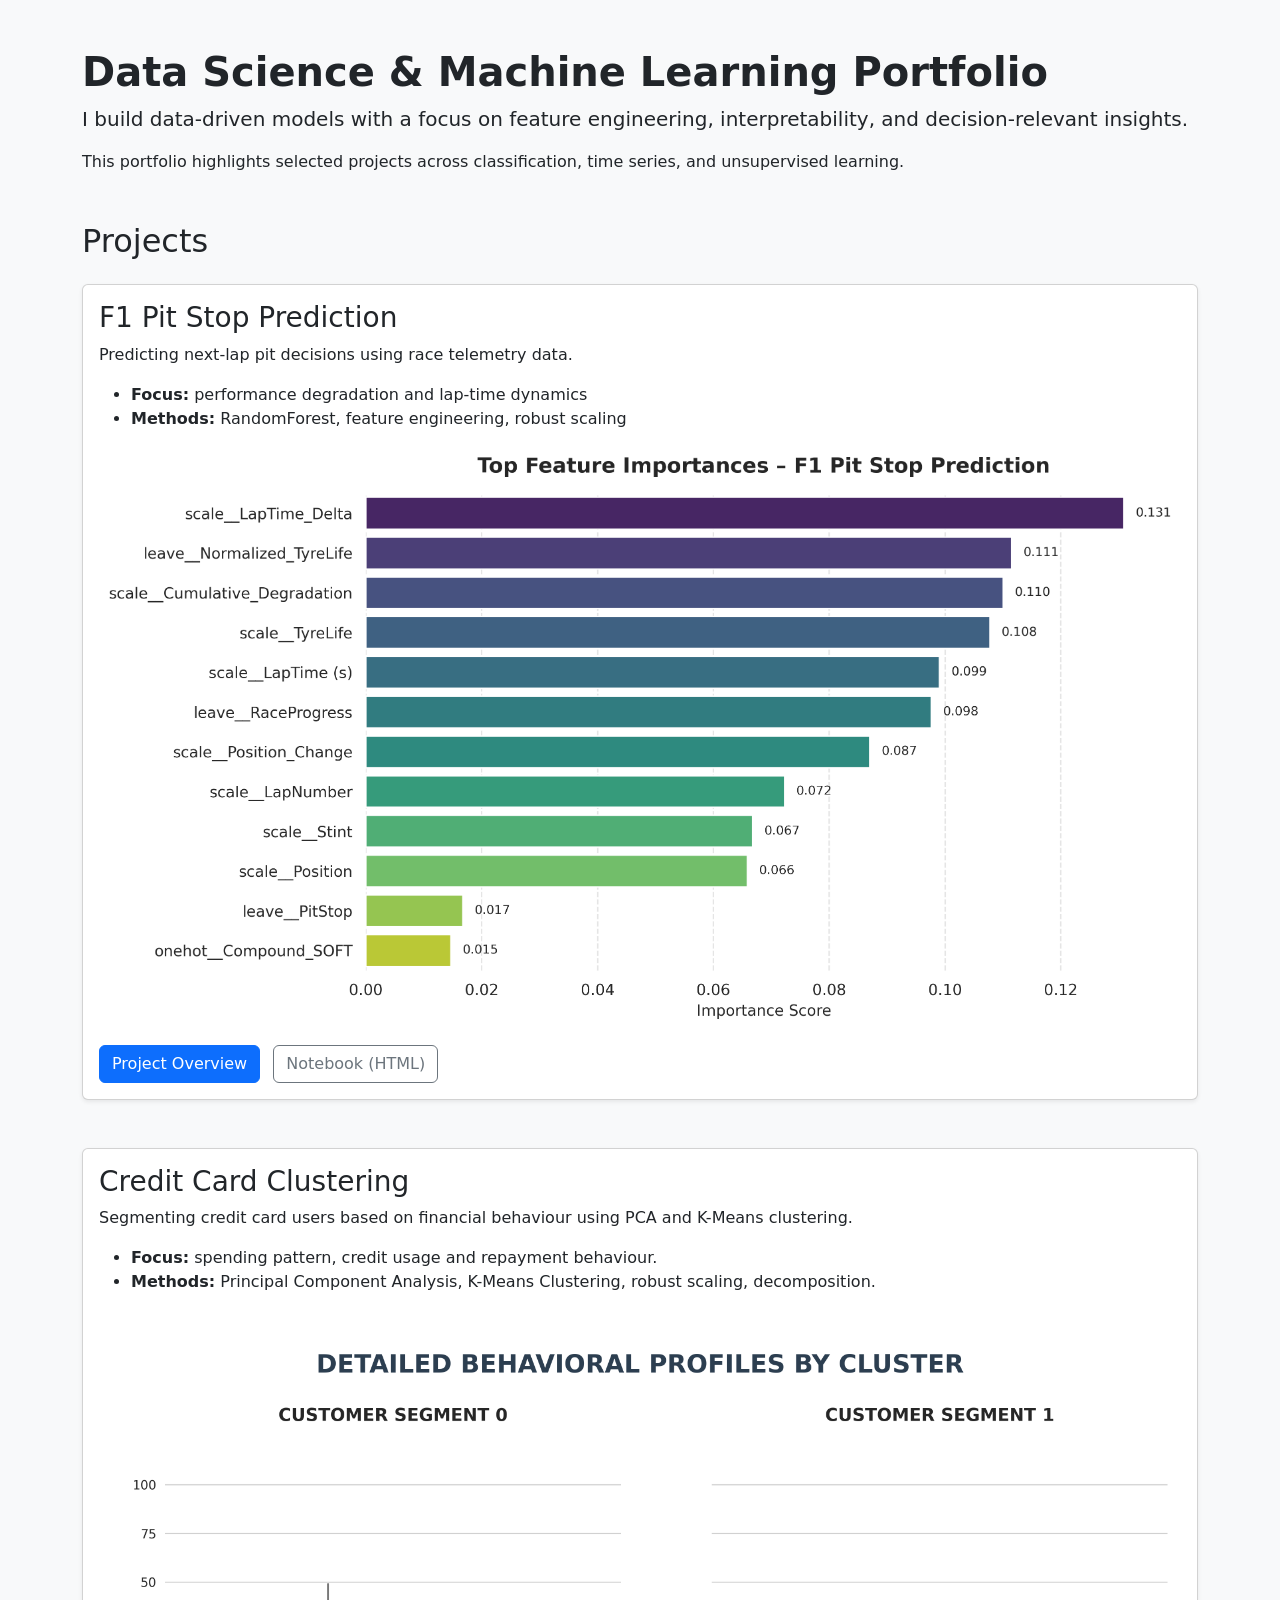
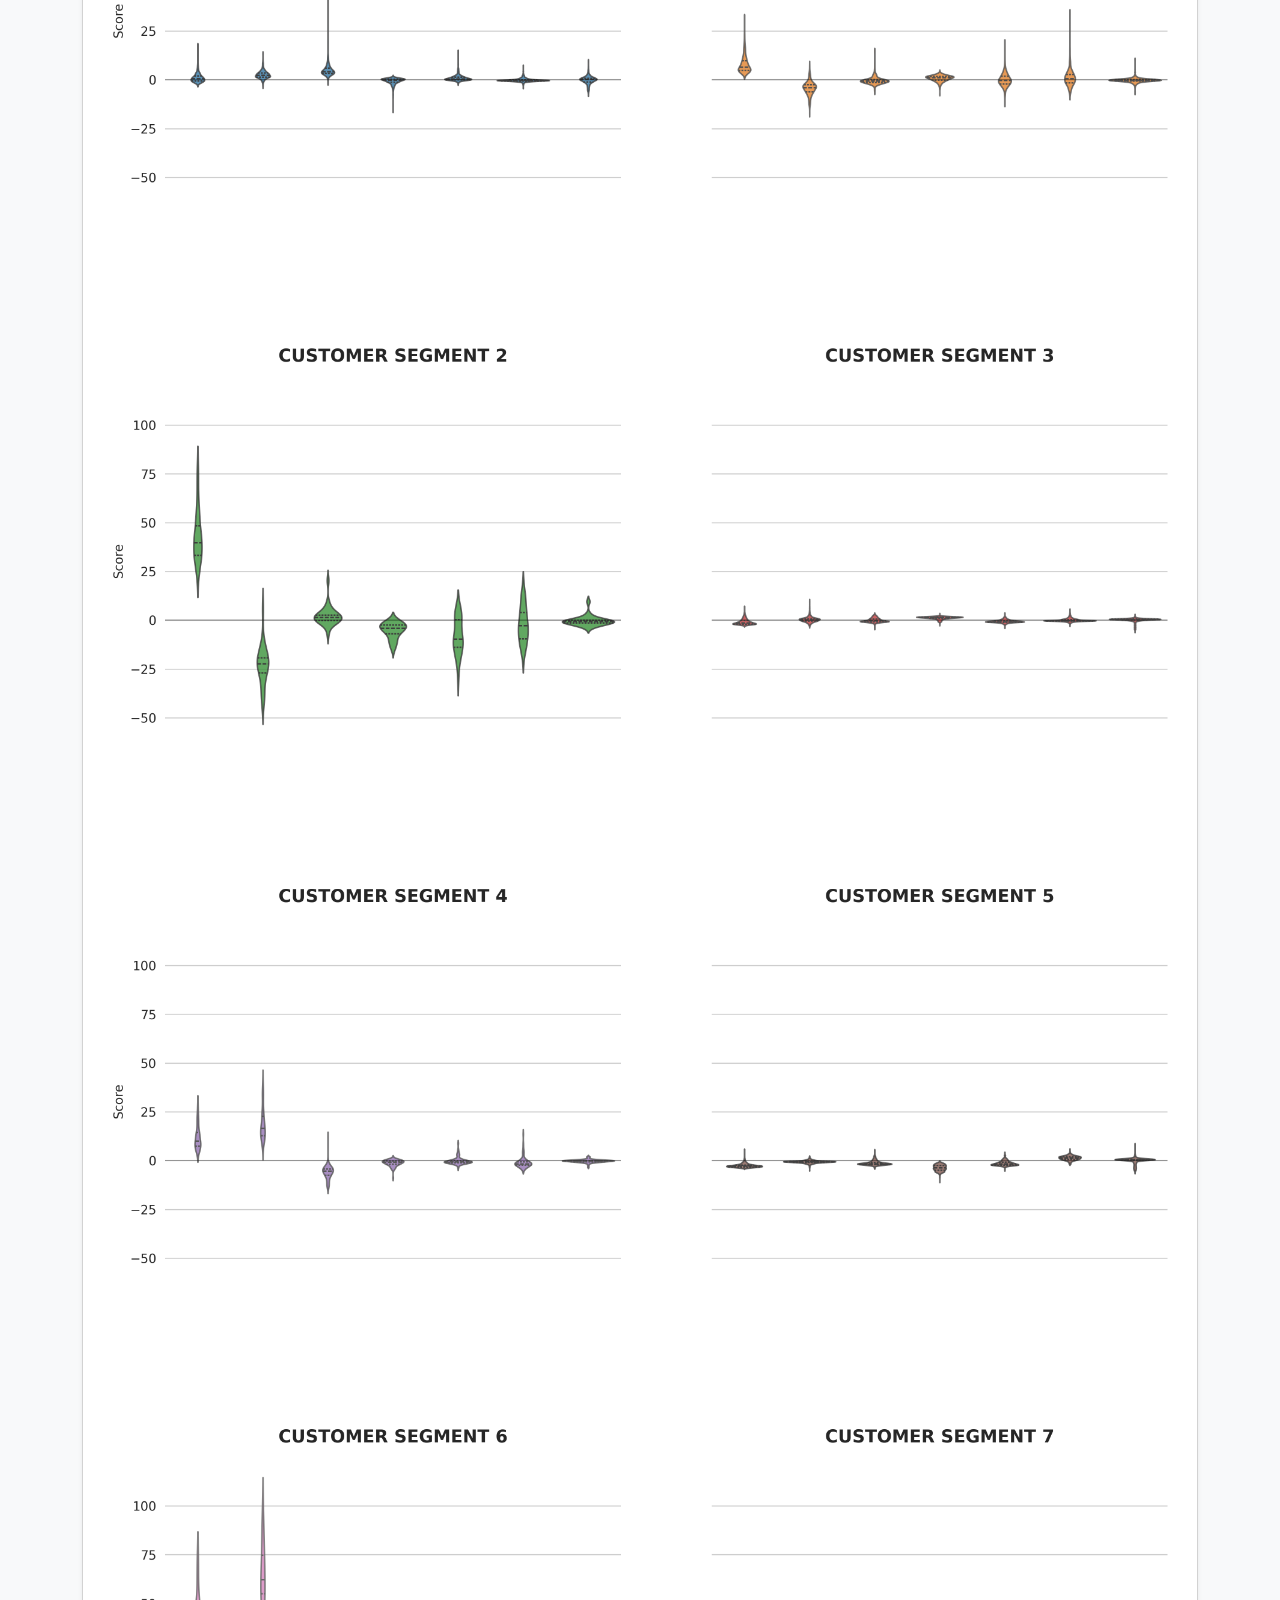
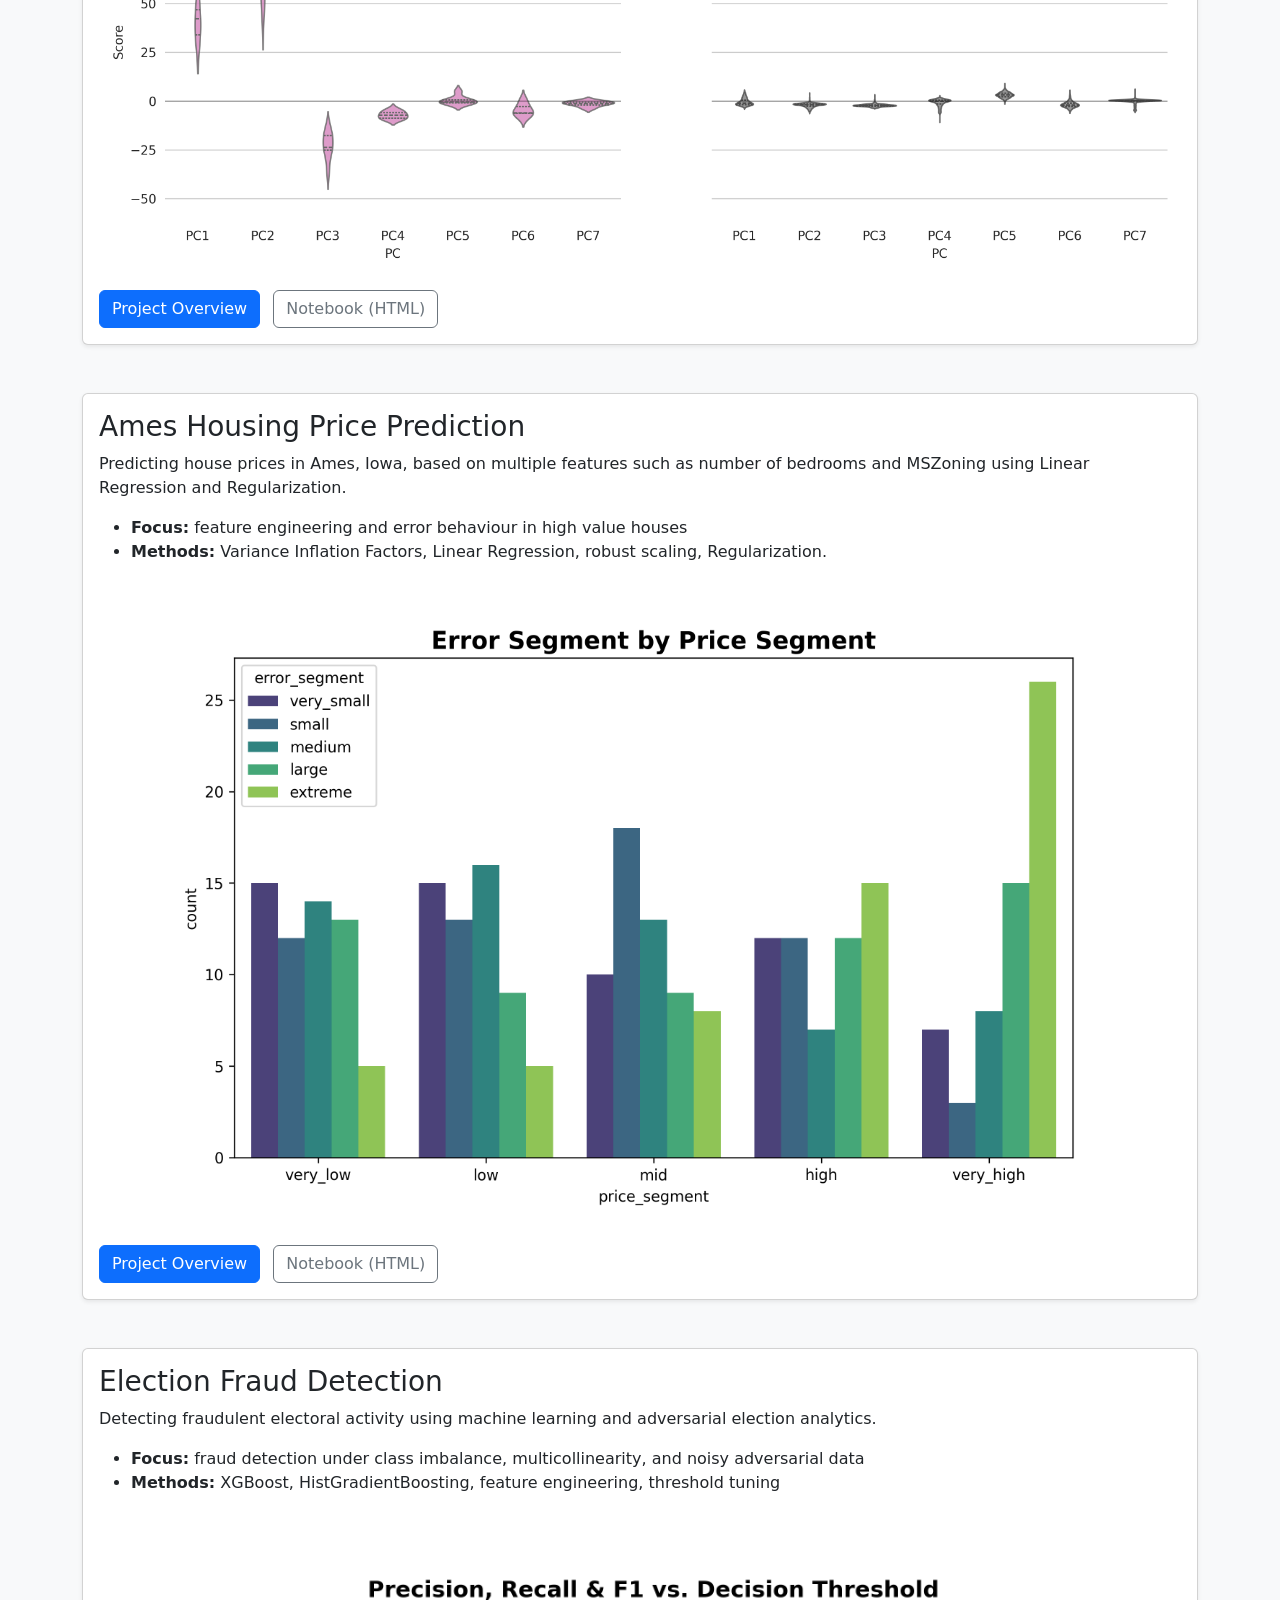
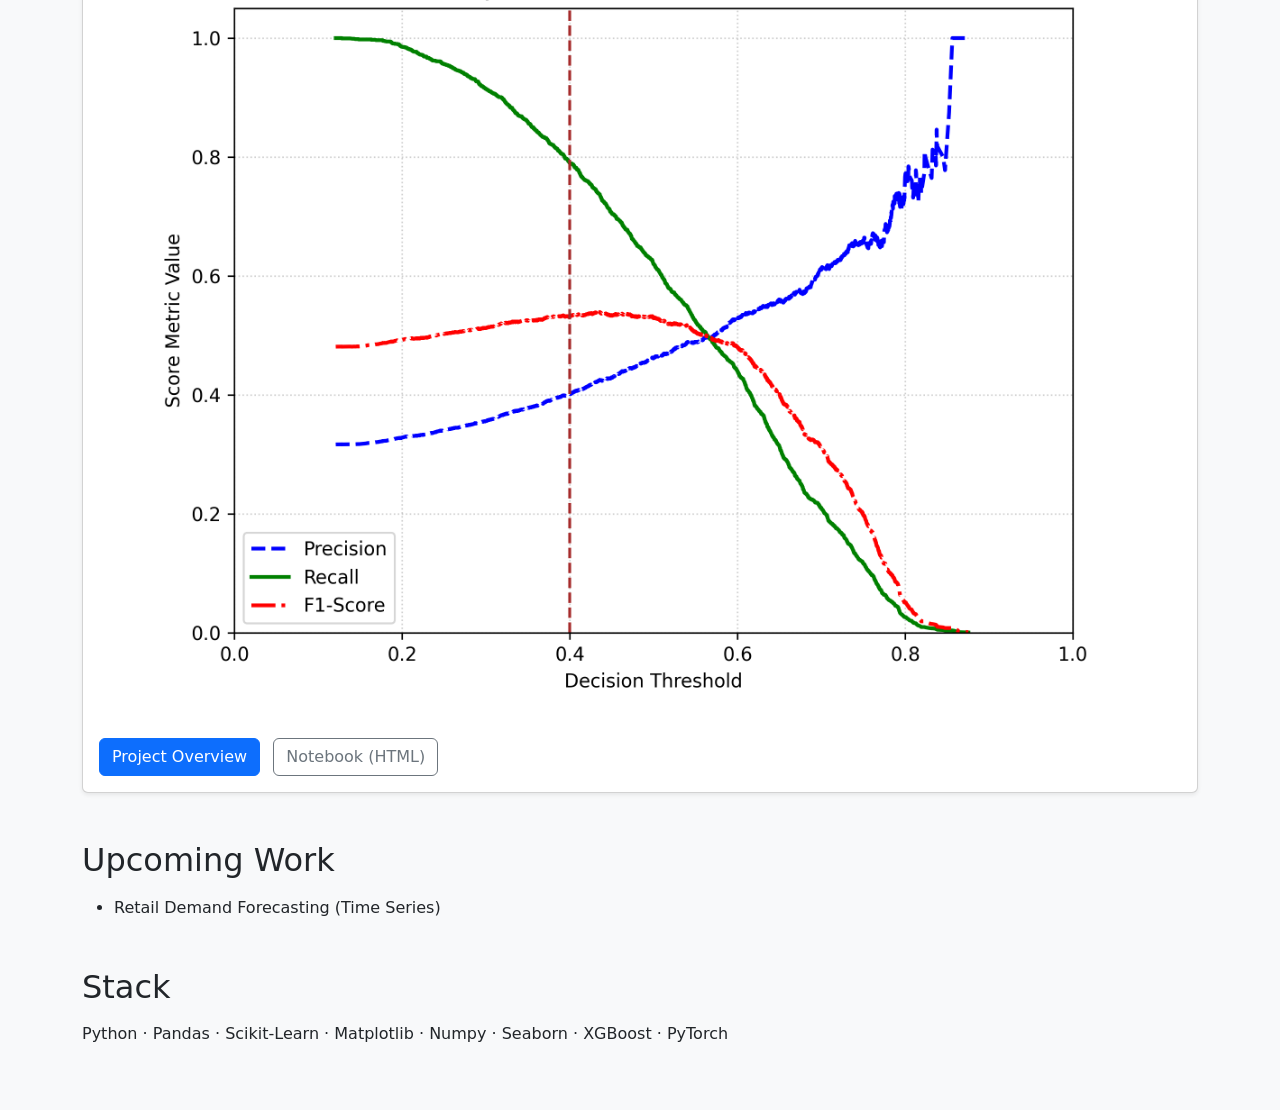
==== index.html @ 3b1fe4df "Update index.html" ====
<!DOCTYPE html>
<html lang="en">
<head>
    <meta charset="UTF-8">
    <meta name="viewport" content="width=device-width, initial-scale=1.0">
    <title>Data Science Portfolio</title>

    <!-- Bootstrap CSS -->
    <link href="https://cdn.jsdelivr.net/npm/bootstrap@5.3.0/dist/css/bootstrap.min.css" rel="stylesheet">
</head>

<body class="bg-light">

<div class="container py-5">

    <!-- Header -->
    <div class="mb-5">
        <h1 class="fw-bold">Data Science & Machine Learning Portfolio</h1>
        <p class="lead">
            I build data-driven models with a focus on <strong>feature engineering, interpretability, and decision-relevant insights</strong>.
        </p>
        <p>
            This portfolio highlights selected projects across classification, time series, and unsupervised learning.
        </p>
    </div>

    <!-- Projects -->
    <div class="mb-5">
        <h2 class="mb-4">Projects</h2>

        <div class="card shadow-sm mb-5">
            <div class="card-body">

                <h3 class="card-title">F1 Pit Stop Prediction</h3>

                <p class="card-text">
                    Predicting next-lap pit decisions using race telemetry data.
                </p>

                <ul>
                    <li><strong>Focus:</strong> performance degradation and lap-time dynamics</li>
                    <li><strong>Methods:</strong> RandomForest, feature engineering, robust scaling</li>
                </ul>

                <img src="f1-pit-stop-project/feature_importance.png" class="img-fluid rounded mb-3" alt="F1 Chart">

                <a href="f1-pit-stop-project/readme.html" class="btn btn-primary me-2">
                    Project Overview
                </a>

                <a href="f1-pit-stop-project/f1_classification.html" class="btn btn-outline-secondary">
                    Notebook (HTML)
                </a>

            </div>
        </div>
        
        <div class="card shadow-sm mb-5">
            <div class="card-body">

                <h3 class="card-title">Credit Card Clustering</h3>

                <p class="card-text">
                    Segmenting credit card users based on financial behaviour using PCA and K-Means clustering.
                </p>

                <ul>
                    <li><strong>Focus:</strong> spending pattern, credit usage and repayment behaviour.</li>
                    <li><strong>Methods:</strong> Principal Component Analysis, K-Means Clustering, robust scaling, decomposition.</li>
                </ul>

                <img src="credit-card-clustering/images/cluster_segments.png" class="img-fluid rounded mb-3" alt="Customer Segments">

                <a href="credit-card-clustering/ccc_project.html" class="btn btn-primary me-2">
                    Project Overview
                </a>

                <a href="credit-card-clustering/credit_card_clustering_project.html" class="btn btn-outline-secondary">
                    Notebook (HTML)
                </a>

            </div>
        </div>

        <div class="card shadow-sm mb-5">
            <div class="card-body">

                <h3 class="card-title">Ames Housing Price Prediction</h3>

                <p class="card-text">
                    Predicting house prices in Ames, Iowa, based on multiple features such as number of bedrooms and MSZoning using Linear Regression and Regularization.
                </p>

                <ul>
                    <li><strong>Focus:</strong> feature engineering and error behaviour in high value houses</li>
                    <li><strong>Methods:</strong> Variance Inflation Factors, Linear Regression, robust scaling, Regularization.</li>
                </ul>

                <img src="housing-price-project/error_segment_chart.png" class="img-fluid rounded mb-3" alt="Error Segments by type.">

                <a href="housing-price-project/ames-webpage.html" class="btn btn-primary me-2">
                    Project Overview
                </a>

                <a href="housing-price-project/ames_housing_project.html" class="btn btn-outline-secondary">
                    Notebook (HTML)
                </a>

            </div>
        </div>

        <div class="card shadow-sm mb-5">
            <div class="card-body">

            <h3 class="card-title">Election Fraud Detection</h3>

            <p class="card-text">
                Detecting fraudulent electoral activity using machine learning and adversarial election analytics.
            </p>

            <ul>
                <li><strong>Focus:</strong> fraud detection under class imbalance, multicollinearity, and noisy adversarial data</li>
                <li><strong>Methods:</strong> XGBoost, HistGradientBoosting, feature engineering, threshold tuning</li>
            </ul>

            <img src="electoral-fraud-detection/decision_threshold.png" 
                 class="img-fluid rounded mb-3" 
                 alt="Election Fraud Detection Chart">

            <a href="electoral-fraud-detection/webpage.html" 
               class="btn btn-primary me-2">
                Project Overview
            </a>

            <a href="electoral-fraud-detection/electoral_fraud_project.html" 
               class="btn btn-outline-secondary">
                Notebook (HTML)
            </a>

            </div>
        </div>


    </div>

    <!-- Upcoming -->
    <div class="mb-5">
        <h2 class="mb-3">Upcoming Work</h2>
        <ul>
            <li>Retail Demand Forecasting (Time Series)</li>
        </ul>
    </div>

    <!-- Stack -->
    <div>
        <h2 class="mb-3">Stack</h2>
        <p>Python · Pandas · Scikit-Learn · Matplotlib · Numpy · Seaborn · XGBoost · PyTorch </p>
    </div>

</div>

</body>
</html>
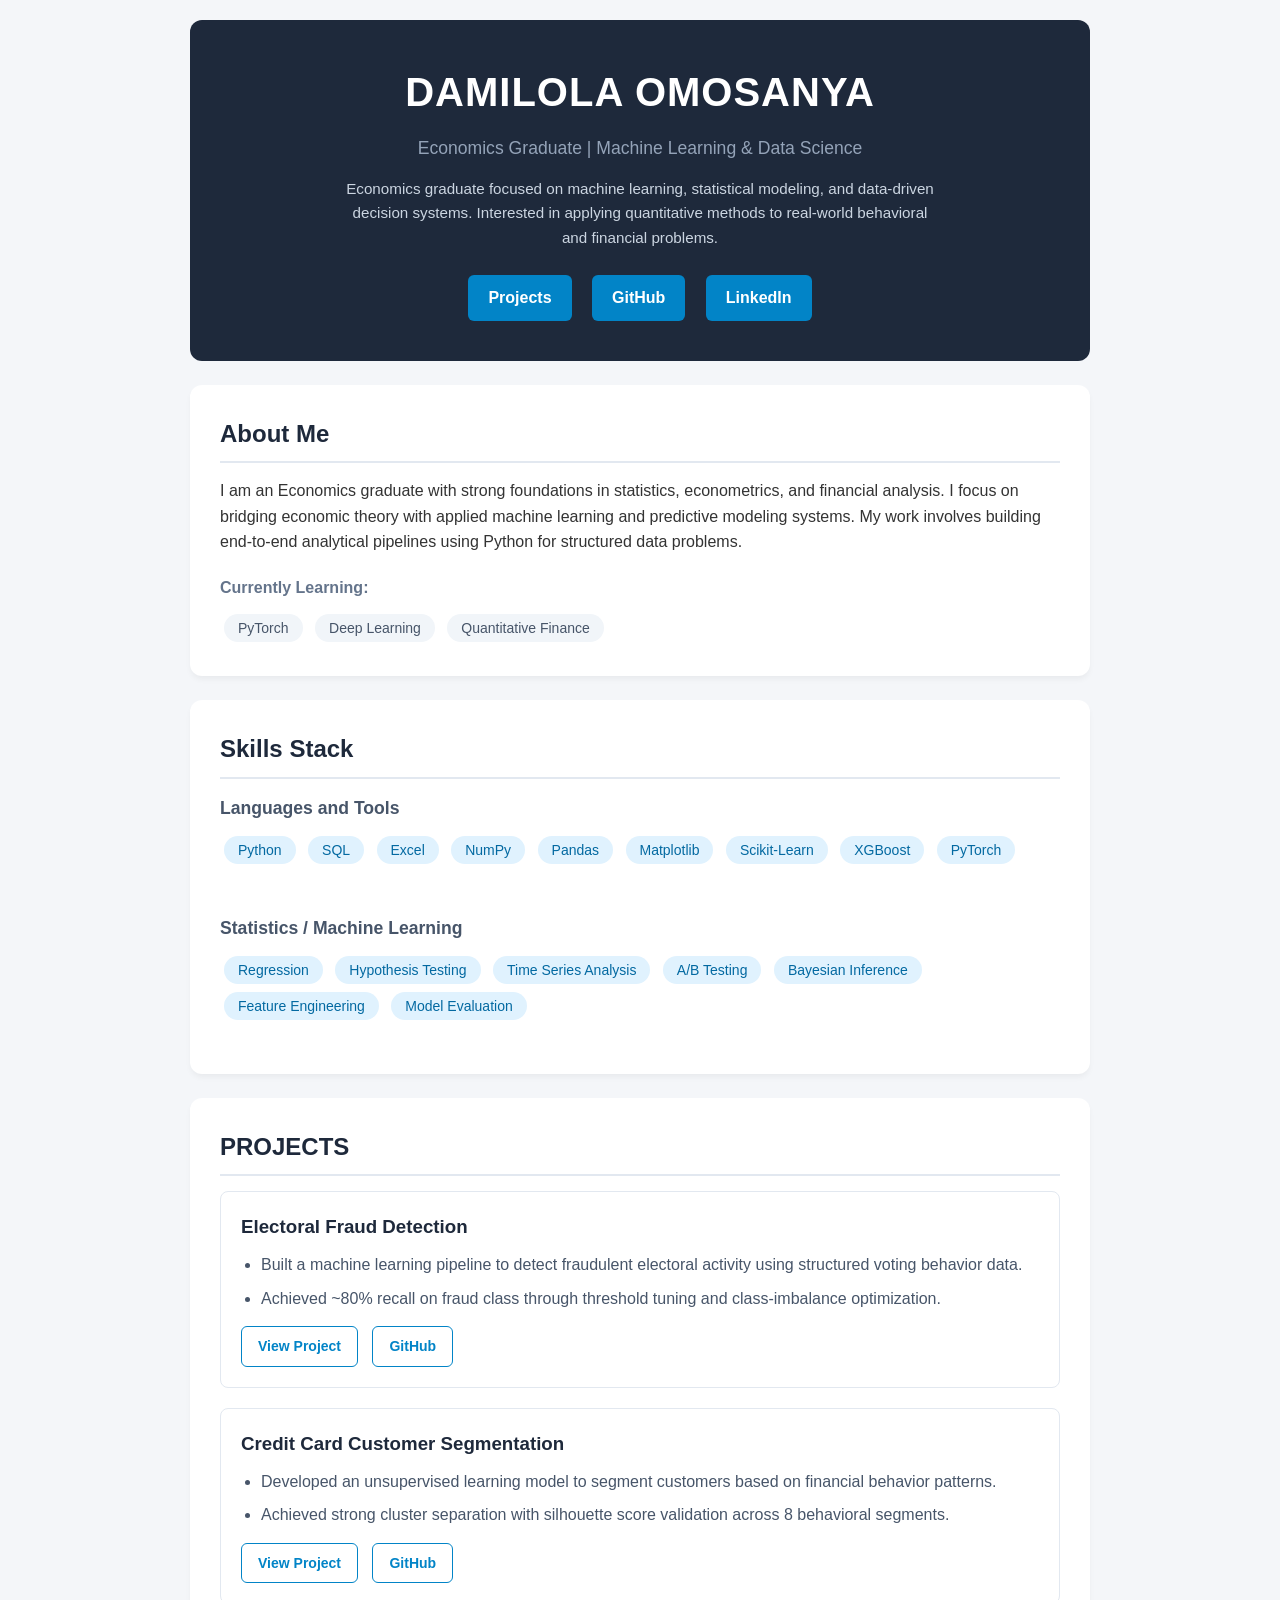
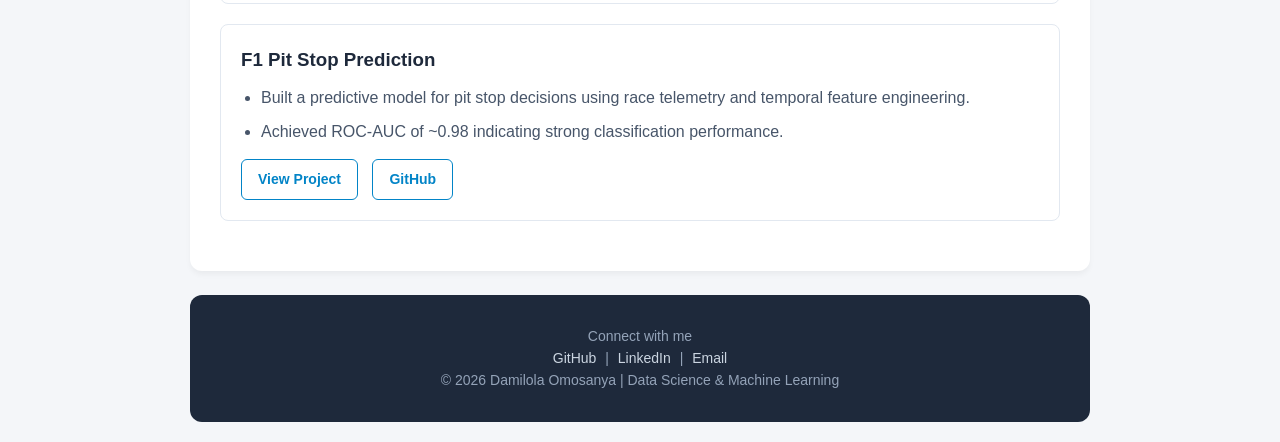
==== commit c2e1c230: "Add files via upload" ====
--- a/index.html
+++ b/index.html
@@ -1,163 +1,145 @@
 <!DOCTYPE html>
-<html lang="en">
+<html>
 <head>
-    <meta charset="UTF-8">
-    <meta name="viewport" content="width=device-width, initial-scale=1.0">
-    <title>Data Science Portfolio</title>
-
-    <!-- Bootstrap CSS -->
-    <link href="https://cdn.jsdelivr.net/npm/bootstrap@5.3.0/dist/css/bootstrap.min.css" rel="stylesheet">
+    <title>Portfolio Dashboard</title>
+    <link rel="stylesheet" type="text/css" href="style.css"/>
+    <meta name="viewport" content="width=device-width, initial-scale=1" />
 </head>
 
-<body class="bg-light">
+<body>
+<div class="main-container">
 
-<div class="container py-5">
+    <header>
+        <h1 id="name">DAMILOLA OMOSANYA</h1>
 
-    <!-- Header -->
-    <div class="mb-5">
-        <h1 class="fw-bold">Data Science & Machine Learning Portfolio</h1>
-        <p class="lead">
-            I build data-driven models with a focus on <strong>feature engineering, interpretability, and decision-relevant insights</strong>.
+        <p id="subtitle">
+            Economics Graduate | Machine Learning & Data Science
         </p>
+
+        <p id="interests">
+            Economics graduate focused on machine learning, statistical modeling, and data-driven decision systems.
+            Interested in applying quantitative methods to real-world behavioral and financial problems.
+        </p>
+
+        <p id="cta">
+            <a id="projects" href="###">Projects</a>
+            <a id="github" href="###">GitHub</a>
+            <a id="linkedin" href="###">LinkedIn</a>
+        </p>
+    </header>
+
+    <div id="about">
+        <h2>About Me</h2>
+
         <p>
-            This portfolio highlights selected projects across classification, time series, and unsupervised learning.
+            I am an Economics graduate with strong foundations in statistics, econometrics, and financial analysis.
+            I focus on bridging economic theory with applied machine learning and predictive modeling systems.
+            My work involves building end-to-end analytical pipelines using Python for structured data problems.
+        </p>
+
+        <h3>Currently Learning:</h3>
+        <p>
+            <button disabled>PyTorch</button>
+            <button disabled>Deep Learning</button>
+            <button disabled>Quantitative Finance</button>
         </p>
     </div>
 
-    <!-- Projects -->
-    <div class="mb-5">
-        <h2 class="mb-4">Projects</h2>
+    <div id="skills">
+        <h2>Skills Stack</h2>
 
-        <div class="card shadow-sm mb-5">
-            <div class="card-body">
-
-                <h3 class="card-title">F1 Pit Stop Prediction</h3>
-
-                <p class="card-text">
-                    Predicting next-lap pit decisions using race telemetry data.
-                </p>
-
-                <ul>
-                    <li><strong>Focus:</strong> performance degradation and lap-time dynamics</li>
-                    <li><strong>Methods:</strong> RandomForest, feature engineering, robust scaling</li>
-                </ul>
-
-                <img src="f1-pit-stop-project/feature_importance.png" class="img-fluid rounded mb-3" alt="F1 Chart">
-
-                <a href="f1-pit-stop-project/readme.html" class="btn btn-primary me-2">
-                    Project Overview
-                </a>
-
-                <a href="f1-pit-stop-project/f1_classification.html" class="btn btn-outline-secondary">
-                    Notebook (HTML)
-                </a>
-
-            </div>
-        </div>
-        
-        <div class="card shadow-sm mb-5">
-            <div class="card-body">
-
-                <h3 class="card-title">Credit Card Clustering</h3>
-
-                <p class="card-text">
-                    Segmenting credit card users based on financial behaviour using PCA and K-Means clustering.
-                </p>
-
-                <ul>
-                    <li><strong>Focus:</strong> spending pattern, credit usage and repayment behaviour.</li>
-                    <li><strong>Methods:</strong> Principal Component Analysis, K-Means Clustering, robust scaling, decomposition.</li>
-                </ul>
-
-                <img src="credit-card-clustering/images/cluster_segments.png" class="img-fluid rounded mb-3" alt="Customer Segments">
-
-                <a href="credit-card-clustering/ccc_project.html" class="btn btn-primary me-2">
-                    Project Overview
-                </a>
-
-                <a href="credit-card-clustering/credit_card_clustering_project.html" class="btn btn-outline-secondary">
-                    Notebook (HTML)
-                </a>
-
-            </div>
+        <div class="stack-div">
+            <h3>Languages and Tools</h3>
+            <p>
+                <button class="stack-btn" disabled>Python</button>
+                <button class="stack-btn" disabled>SQL</button>
+                <button class="stack-btn" disabled>Excel</button>
+                <button class="stack-btn" disabled>NumPy</button>
+                <button class="stack-btn" disabled>Pandas</button>
+                <button class="stack-btn" disabled>Matplotlib</button>
+                <button class="stack-btn" disabled>Scikit-Learn</button>
+                <button class="stack-btn" disabled>XGBoost</button>
+                <button class="stack-btn" disabled>PyTorch</button>
+            </p>
         </div>
 
-        <div class="card shadow-sm mb-5">
-            <div class="card-body">
+        <br/>
 
-                <h3 class="card-title">Ames Housing Price Prediction</h3>
+        <div class="stack-div">
+            <h3>Statistics / Machine Learning</h3>
+            <button class="stack-btn" disabled>Regression</button>
+            <button class="stack-btn" disabled>Hypothesis Testing</button>
+            <button class="stack-btn" disabled>Time Series Analysis</button>
+            <button class="stack-btn" disabled>A/B Testing</button>
+            <button class="stack-btn" disabled>Bayesian Inference</button>
+            <button class="stack-btn" disabled>Feature Engineering</button>
+            <button class="stack-btn" disabled>Model Evaluation</button>
+        </div>
+    </div>
 
-                <p class="card-text">
-                    Predicting house prices in Ames, Iowa, based on multiple features such as number of bedrooms and MSZoning using Linear Regression and Regularization.
-                </p>
+    <div id="project-div">
+        <h2>PROJECTS</h2>
 
-                <ul>
-                    <li><strong>Focus:</strong> feature engineering and error behaviour in high value houses</li>
-                    <li><strong>Methods:</strong> Variance Inflation Factors, Linear Regression, robust scaling, Regularization.</li>
-                </ul>
-
-                <img src="housing-price-project/error_segment_chart.png" class="img-fluid rounded mb-3" alt="Error Segments by type.">
-
-                <a href="housing-price-project/ames-webpage.html" class="btn btn-primary me-2">
-                    Project Overview
-                </a>
-
-                <a href="housing-price-project/ames_housing_project.html" class="btn btn-outline-secondary">
-                    Notebook (HTML)
-                </a>
-
-            </div>
+        <div class="project-container">
+            <h3>Electoral Fraud Detection</h3>
+            <ul>
+                <li>
+                    Built a machine learning pipeline to detect fraudulent electoral activity using structured voting behavior data.
+                </li>
+                <li>
+                    Achieved ~80% recall on fraud class through threshold tuning and class-imbalance optimization.
+                </li>
+            </ul>
+            <p>
+                <a href="###">View Project</a>
+                <a href="###">GitHub</a>
+            </p>
         </div>
 
-        <div class="card shadow-sm mb-5">
-            <div class="card-body">
-
-            <h3 class="card-title">Election Fraud Detection</h3>
-
-            <p class="card-text">
-                Detecting fraudulent electoral activity using machine learning and adversarial election analytics.
+        <div class="project-container">
+            <h3>Credit Card Customer Segmentation</h3>
+            <ul>
+                <li>
+                    Developed an unsupervised learning model to segment customers based on financial behavior patterns.
+                </li>
+                <li>
+                    Achieved strong cluster separation with silhouette score validation across 8 behavioral segments.
+                </li>
+            </ul>
+            <p>
+                <a href="###">View Project</a>
+                <a href="###">GitHub</a>
             </p>
-
-            <ul>
-                <li><strong>Focus:</strong> fraud detection under class imbalance, multicollinearity, and noisy adversarial data</li>
-                <li><strong>Methods:</strong> XGBoost, HistGradientBoosting, feature engineering, threshold tuning</li>
-            </ul>
-
-            <img src="electoral-fraud-detection/decision_threshold.png" 
-                 class="img-fluid rounded mb-3" 
-                 alt="Election Fraud Detection Chart">
-
-            <a href="electoral-fraud-detection/webpage.html" 
-               class="btn btn-primary me-2">
-                Project Overview
-            </a>
-
-            <a href="electoral-fraud-detection/electoral_fraud_project.html" 
-               class="btn btn-outline-secondary">
-                Notebook (HTML)
-            </a>
-
-            </div>
         </div>
 
+        <div class="project-container">
+            <h3>F1 Pit Stop Prediction</h3>
+            <ul>
+                <li>
+                    Built a predictive model for pit stop decisions using race telemetry and temporal feature engineering.
+                </li>
+                <li>
+                    Achieved ROC-AUC of ~0.98 indicating strong classification performance.
+                </li>
+            </ul>
+            <p>
+                <a href="###">View Project</a>
+                <a href="###">GitHub</a>
+            </p>
+        </div>
 
     </div>
 
-    <!-- Upcoming -->
-    <div class="mb-5">
-        <h2 class="mb-3">Upcoming Work</h2>
-        <ul>
-            <li>Retail Demand Forecasting (Time Series)</li>
-        </ul>
-    </div>
-
-    <!-- Stack -->
-    <div>
-        <h2 class="mb-3">Stack</h2>
-        <p>Python · Pandas · Scikit-Learn · Matplotlib · Numpy · Seaborn · XGBoost · PyTorch </p>
-    </div>
+    <footer>
+        <p>
+            Connect with me <br/>
+            <a href="###">GitHub</a> |
+            <a href="###">LinkedIn</a> |
+            <a href="###">Email</a> <br/>
+            © 2026 Damilola Omosanya | Data Science & Machine Learning
+        </p>
+    </footer>
 
 </div>
-
 </body>
-</html>
+</html>
--- a/style.css
+++ b/style.css
@@ -0,0 +1,199 @@
+/* 1. Global Reset & Setup */
+* {
+    box-sizing: border-box;
+    margin: 0;
+    padding: 0;
+}
+
+body {
+    font-family: 'Segoe UI', Arial, sans-serif;
+    background-color: #f4f6f9; /* Soft cool background */
+    color: #333333;
+    line-height: 1.6;
+    padding: 20px;
+}
+
+/* Container to center your content gracefully on wide screens */
+.main-container {
+    max-width: 900px;
+    margin: 0 auto;
+}
+
+/* 2. Header / Hero Section */
+header {
+    background-color: #1e293b; /* Deep slate blue/grey */
+    color: #ffffff;
+    text-align: center;
+    padding: 40px 20px;
+    border-radius: 12px;
+    margin-bottom: 24px;
+}
+
+header h1 {
+    font-size: 2.5rem;
+    letter-spacing: 1px;
+    margin-bottom: 10px;
+}
+
+header #subtitle {
+    font-size: 1.1rem;
+    color: #94a3b8;
+    margin-bottom: 15px;
+}
+
+header #interests {
+    font-size: 0.95rem;
+    color: #cbd5e1;
+    max-width: 600px;
+    margin: 0 auto 25px auto;
+}
+
+header #cta {
+    margin-top: 20px;
+}
+
+header a {
+    text-decoration: none;
+    font-size: 16px;
+    font-weight: 600;
+    color: #ffffff;
+    background-color: #0284c7; /* Sharp blue/teal accent */
+    padding: 10px 20px;
+    border-radius: 6px;
+    margin: 0 8px;
+    transition: all 0.3s ease;
+    display: inline-block;
+}
+
+header a:hover {
+    background-color: #ffffff;
+    color: #0284c7;
+    transform: translateY(-2px);
+}
+
+/* 3. Common Section Styling */
+#about, #skills, #project-div {
+    background-color: #ffffff;
+    padding: 30px;
+    border-radius: 12px;
+    margin-bottom: 24px;
+    box-shadow: 0 4px 6px -1px rgba(0, 0, 0, 0.05);
+}
+
+h2 {
+    color: #1e293b;
+    margin-bottom: 15px;
+    position: relative;
+    padding-bottom: 8px;
+    border-bottom: 2px solid #e2e8f0;
+}
+
+/* 4. About & Learning Badges */
+#about h3 {
+    margin-top: 20px;
+    margin-bottom: 10px;
+    font-size: 1rem;
+    color: #64748b;
+}
+
+/* Turning those disabled buttons into sleek static tags */
+#about button, .stack-btn {
+    border: none;
+    border-radius: 20px;
+    padding: 6px 14px;
+    margin: 4px 4px;
+    background-color: #f1f5f9;
+    color: #475569;
+    font-size: 14px;
+    font-weight: 500;
+    cursor: default;
+}
+
+/* 5. Skills Stack Section */
+.stack-div {
+    margin-bottom: 20px;
+}
+
+.stack-div h3 {
+    font-size: 1.1rem;
+    color: #475569;
+    margin-bottom: 10px;
+}
+
+.stack-btn {
+    background-color: #e0f2fe;
+    color: #0369a1; /* Blue theme for skills */
+}
+
+/* 6. Projects Section */
+#project-div h2 {
+    text-align: left;
+}
+
+.project-container {
+    border: 1px solid #e2e8f0;
+    border-radius: 8px;
+    padding: 20px;
+    margin-bottom: 20px;
+    background-color: #ffffff;
+}
+
+.project-container h3 {
+    color: #1e293b;
+    margin-bottom: 10px;
+}
+
+.project-container ul {
+    margin-left: 20px;
+    margin-bottom: 15px;
+    color: #475569;
+}
+
+.project-container li {
+    margin-bottom: 8px;
+}
+
+.project-container p {
+    text-align: left;
+    margin-top: 15px;
+}
+
+.project-container a {
+    text-decoration: none;
+    background-color: #ffffff;
+    color: #0284c7;
+    border: 1px solid #0284c7;
+    padding: 8px 16px;
+    font-size: 14px;
+    font-weight: 600;
+    border-radius: 6px;
+    margin-right: 10px;
+    transition: all 0.2s ease;
+    display: inline-block;
+}
+
+.project-container a:hover {
+    background-color: #0284c7;
+    color: #ffffff;
+}
+
+/* 7. Footer */
+footer {
+    background-color: #1e293b;
+    color: #94a3b8;
+    padding: 30px;
+    border-radius: 12px;
+    text-align: center;
+    font-size: 14px;
+}
+
+footer a {
+    color: #cbd5e1;
+    text-decoration: none;
+    margin: 0 5px;
+}
+
+footer a:hover {
+    color: #ffffff;
+    text-decoration: underline;
+}
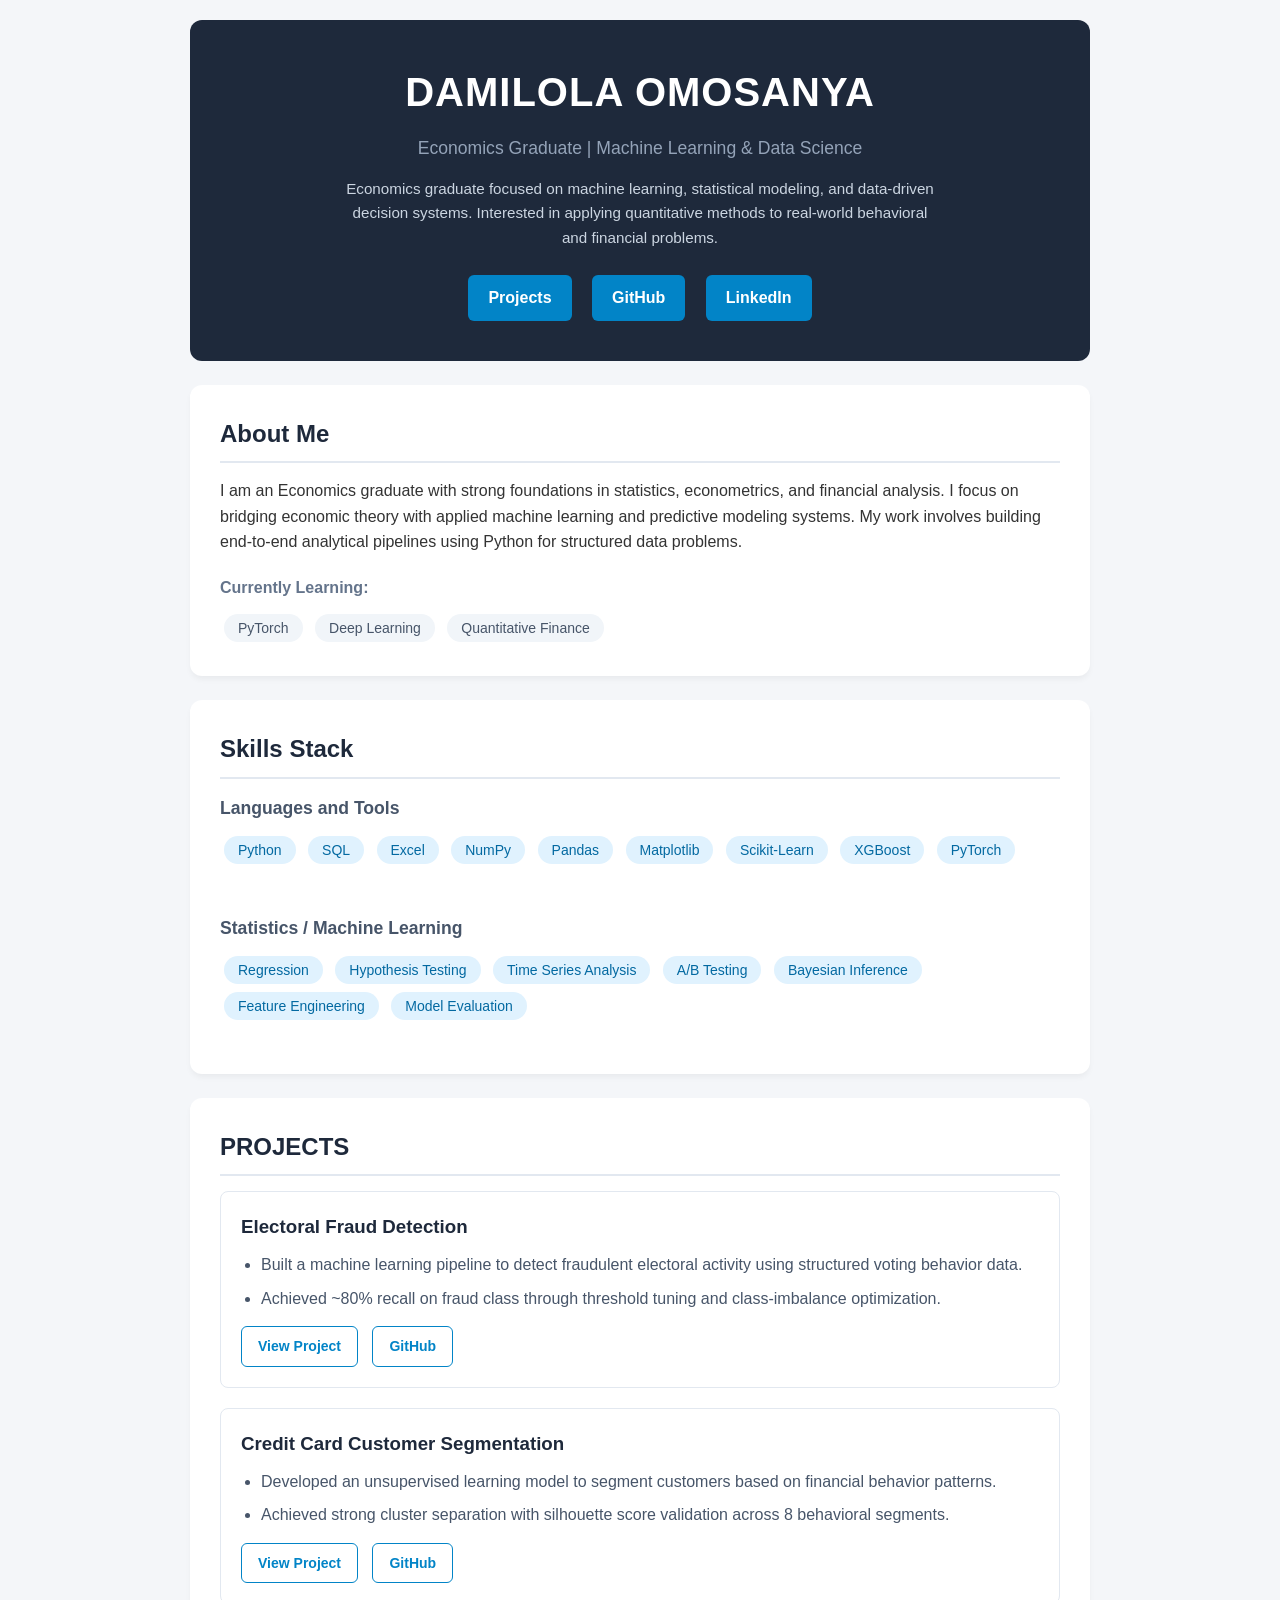
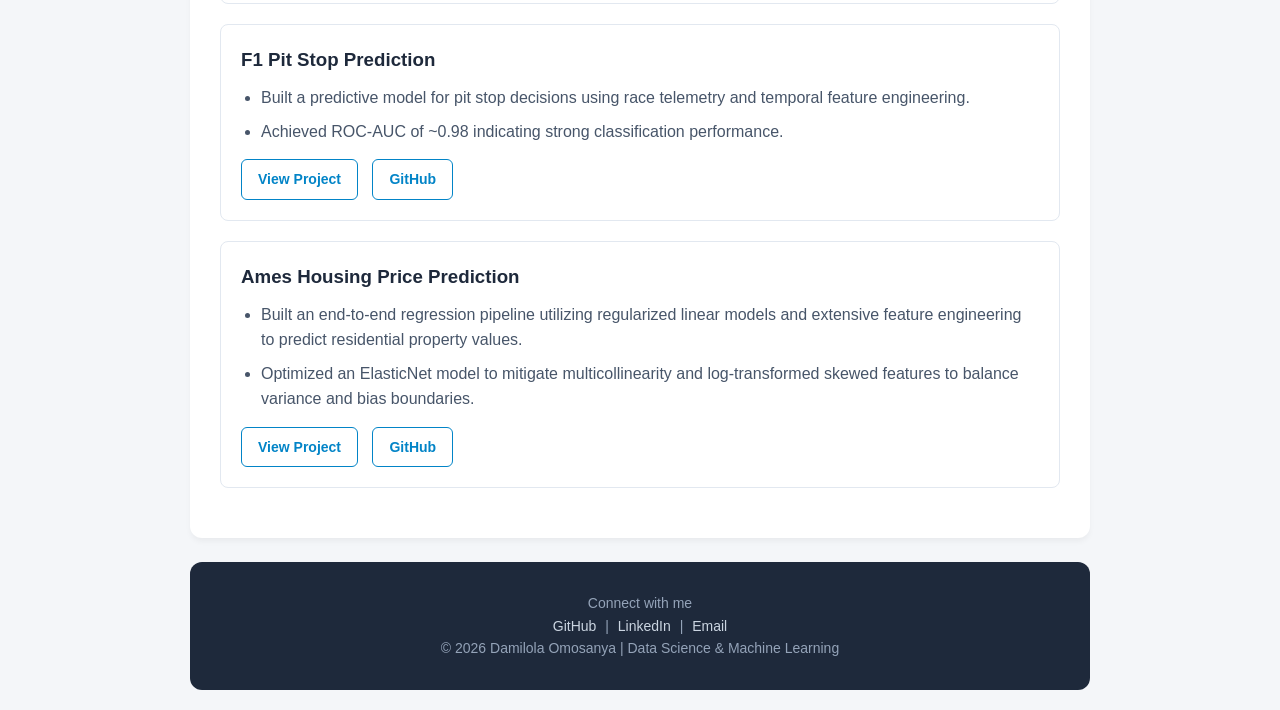
==== commit 3683455a: "Update index.html" ====
--- a/index.html
+++ b/index.html
@@ -22,9 +22,9 @@
         </p>
 
         <p id="cta">
-            <a id="projects" href="###">Projects</a>
-            <a id="github" href="###">GitHub</a>
-            <a id="linkedin" href="###">LinkedIn</a>
+            <a id="projects" href="#project-div">Projects</a>
+            <a id="github" href="https://github.com/mikedammy">GitHub</a>
+            <a id="linkedin" href="https://www.linkedin.com/in/mikedami?trk=contact-info">LinkedIn</a>
         </p>
     </header>
 
@@ -91,8 +91,8 @@
                 </li>
             </ul>
             <p>
-                <a href="###">View Project</a>
-                <a href="###">GitHub</a>
+                <a href="electoral-fraud-detection/project-page.html">View Project</a>
+                <a href="https://github.com/mikedammy/data-science-portfolio/tree/main/electoral-fraud-detection">GitHub</a>
             </p>
         </div>
 
@@ -107,8 +107,8 @@
                 </li>
             </ul>
             <p>
-                <a href="###">View Project</a>
-                <a href="###">GitHub</a>
+                <a href="credit-card-clustering/project-page.html">View Project</a>
+                <a href="https://github.com/mikedammy/data-science-portfolio/tree/main/credit-card-clustering">GitHub</a>
             </p>
         </div>
 
@@ -123,23 +123,39 @@
                 </li>
             </ul>
             <p>
-                <a href="###">View Project</a>
-                <a href="###">GitHub</a>
+                <a href="f1-pit-stop-project/project-page.html">View Project</a>
+                <a href="https://github.com/mikedammy/data-science-portfolio/tree/main/f1-pit-stop-project">GitHub</a>
             </p>
         </div>
 
+        <div class="project-container">
+            <h3>Ames Housing Price Prediction</h3>
+            <ul>
+                <li>
+                    Built an end-to-end regression pipeline utilizing regularized linear models and extensive feature engineering to predict residential property values.
+                </li>
+                <li>
+                    Optimized an ElasticNet model to mitigate multicollinearity and log-transformed skewed features to balance variance and bias boundaries.
+                </li>
+            </ul>
+            <p>
+                <a href="housing-price-project/project-page.html">View Project</a>
+                <a href="https://github.com/mikedammy/data-science-portfolio/tree/main/housing-price-project">GitHub</a>
+            </p>
+        </div>
+        
     </div>
 
     <footer>
         <p>
             Connect with me <br/>
-            <a href="###">GitHub</a> |
-            <a href="###">LinkedIn</a> |
-            <a href="###">Email</a> <br/>
+            <a href="https://github.com/mikedammy">GitHub</a> |
+            <a href="https://www.linkedin.com/in/mikedami?trk=contact-info">LinkedIn</a> |
+            <a href="mailto:damomike01@gmail.com">Email</a> <br/>
             © 2026 Damilola Omosanya | Data Science & Machine Learning
         </p>
     </footer>
 
 </div>
 </body>
-</html>+</html>
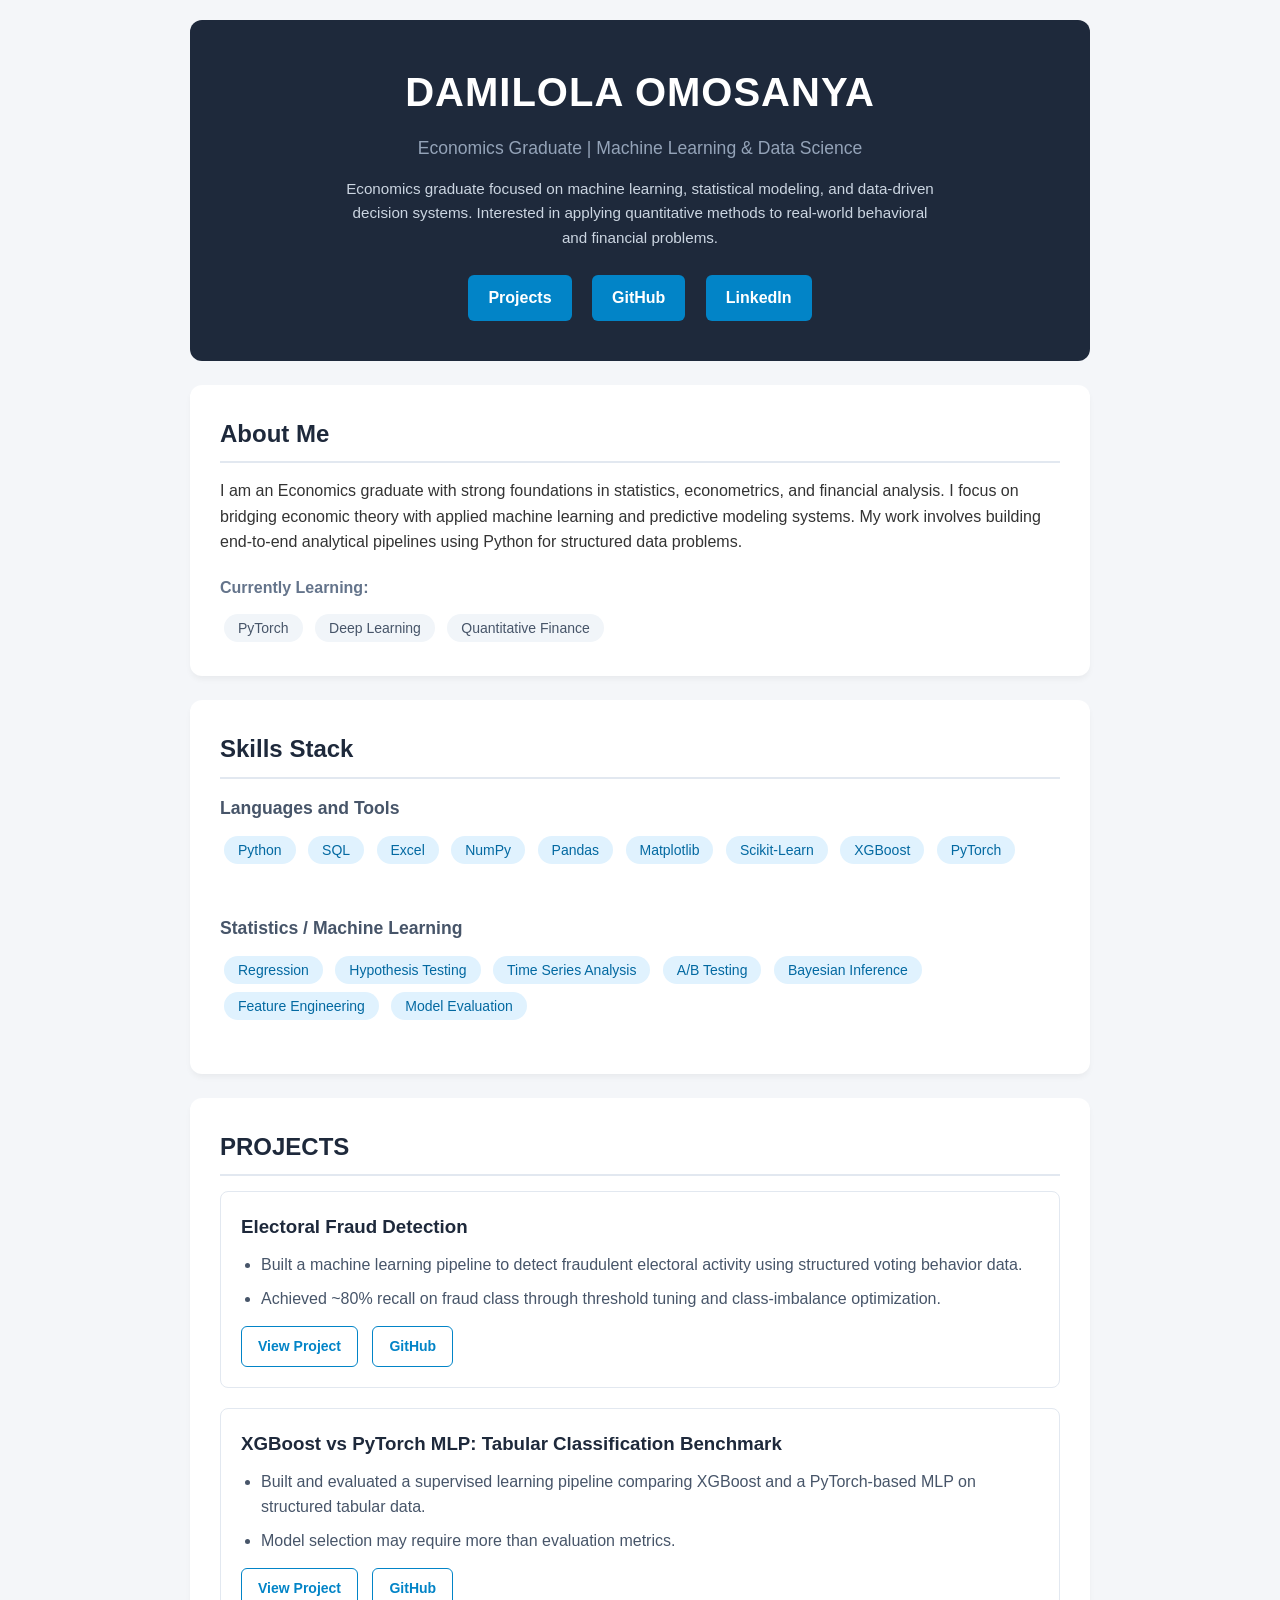
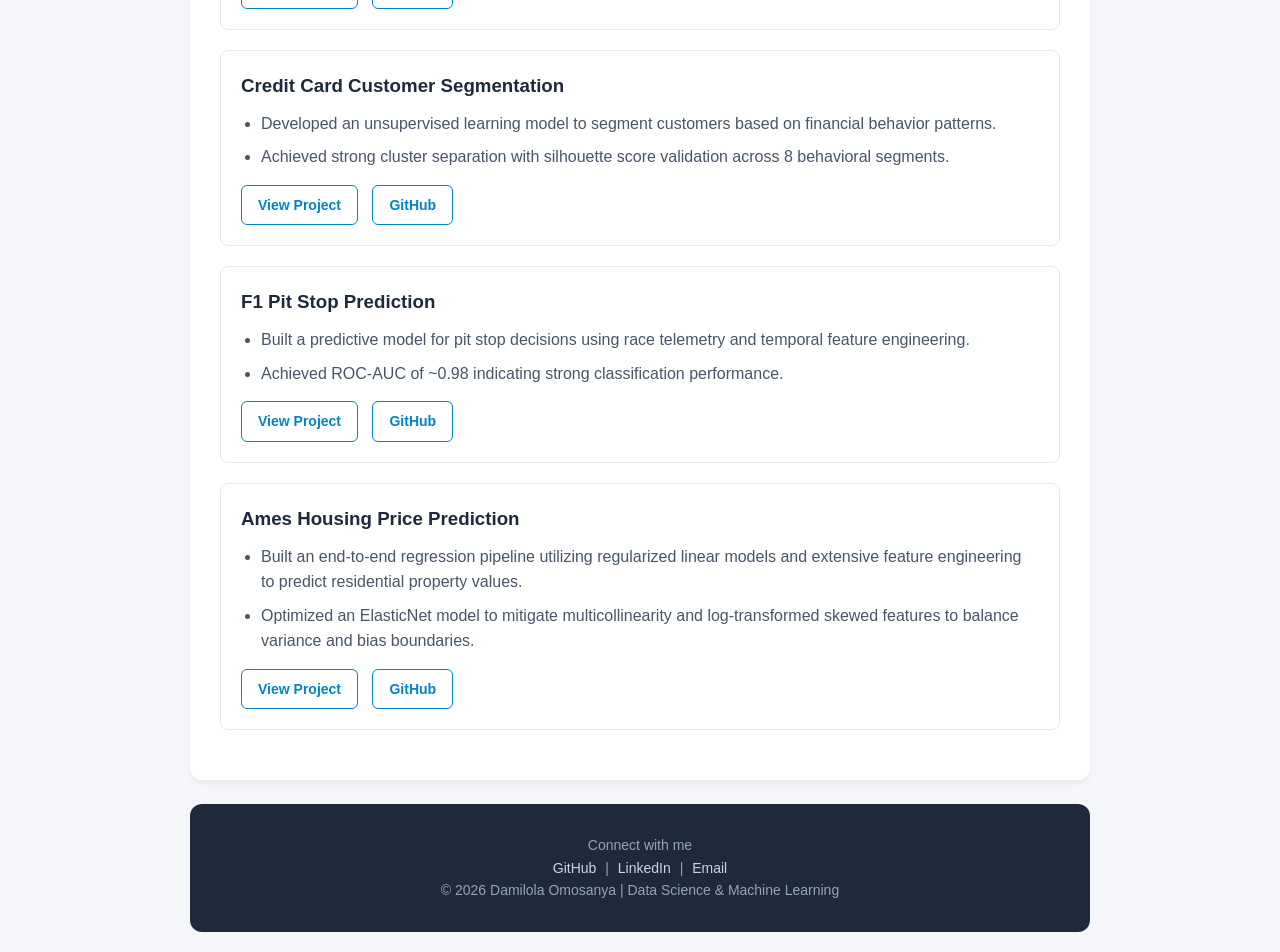
==== commit b0c2048f: "Update index.html" ====
--- a/index.html
+++ b/index.html
@@ -97,6 +97,22 @@
         </div>
 
         <div class="project-container">
+            <h3>XGBoost vs PyTorch MLP: Tabular Classification Benchmark</h3>
+            <ul>
+                <li>
+                    Built and evaluated a supervised learning pipeline comparing XGBoost and a PyTorch-based MLP on structured tabular data.
+                </li>
+                <li>
+                    Model selection may require more than evaluation metrics.
+                </li>
+            </ul>
+            <p>
+                <a href="electoral-fraud-detection/pytorch-vs-xgb/project-page.html">View Project</a>
+                <a href="https://github.com/mikedammy/data-science-portfolio/tree/main/xgboost-vs-mlp">GitHub</a>
+            </p>
+        </div>
+
+        <div class="project-container">
             <h3>Credit Card Customer Segmentation</h3>
             <ul>
                 <li>
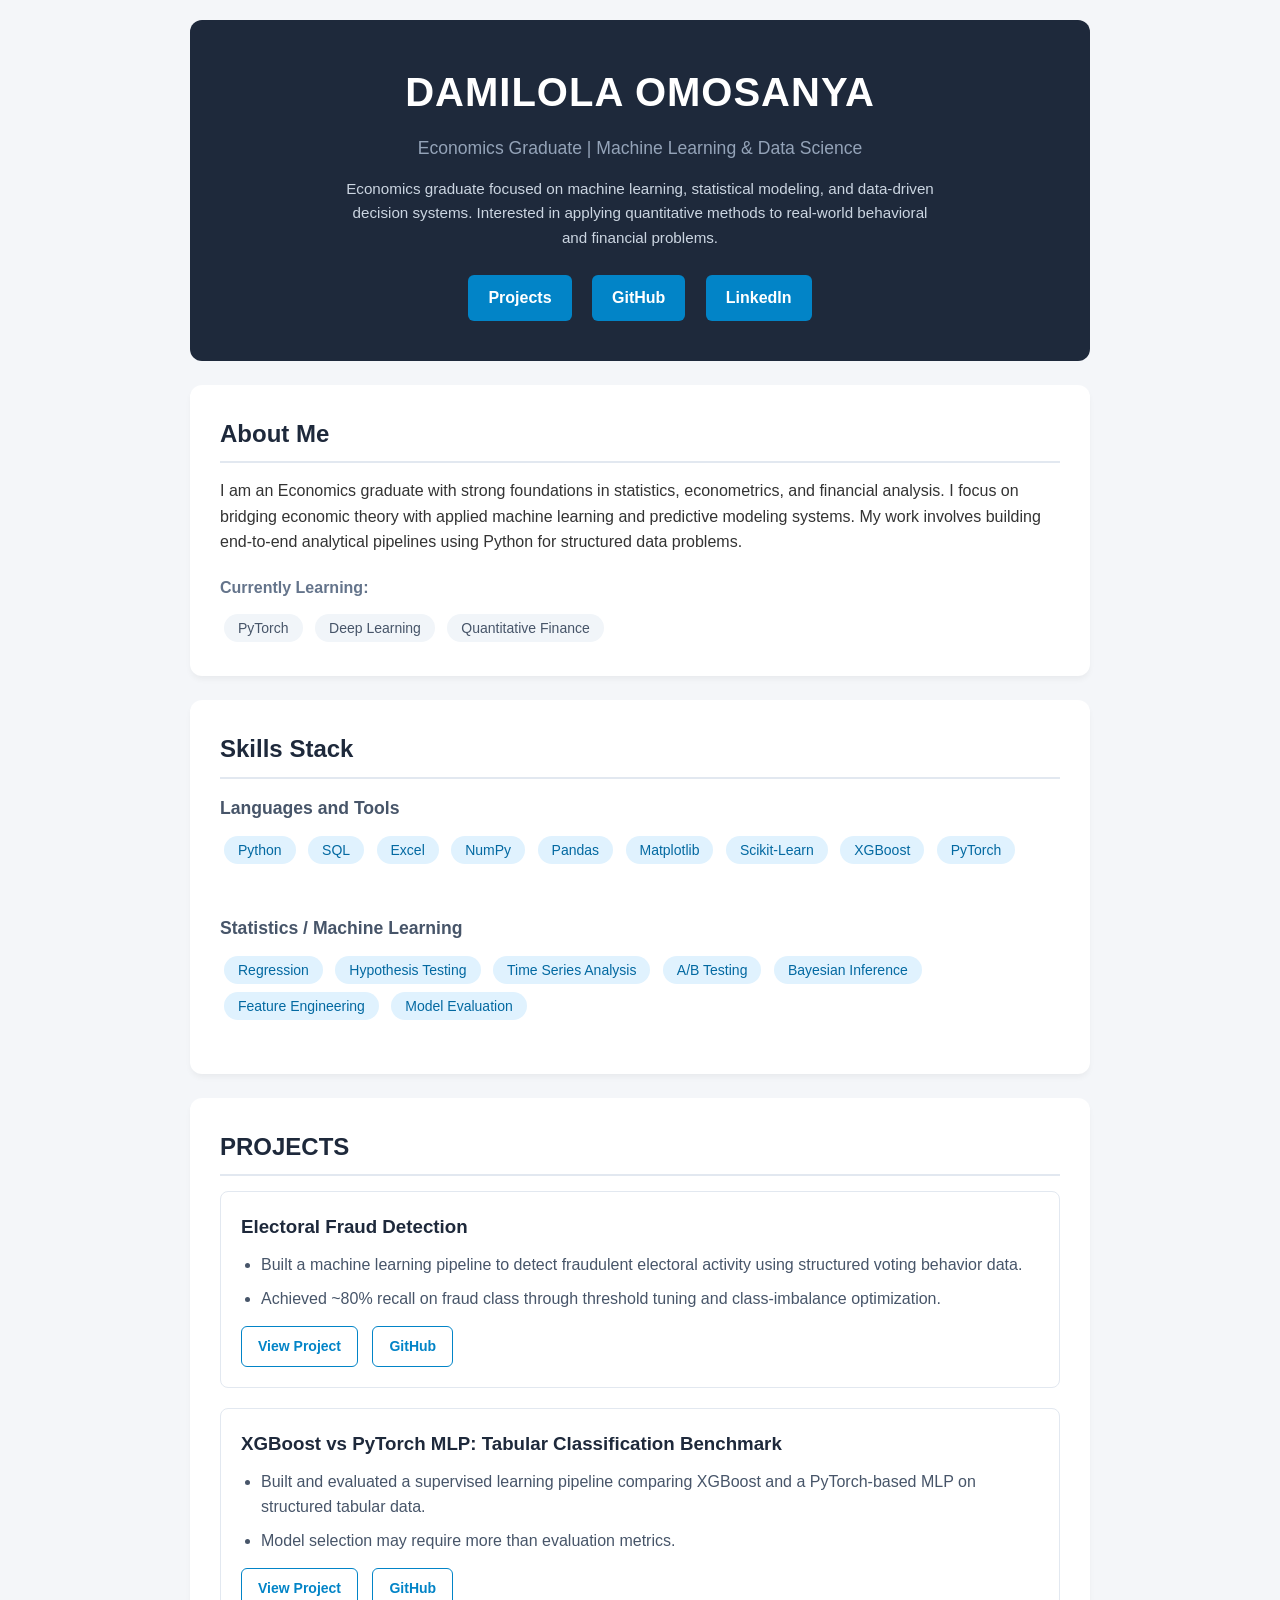
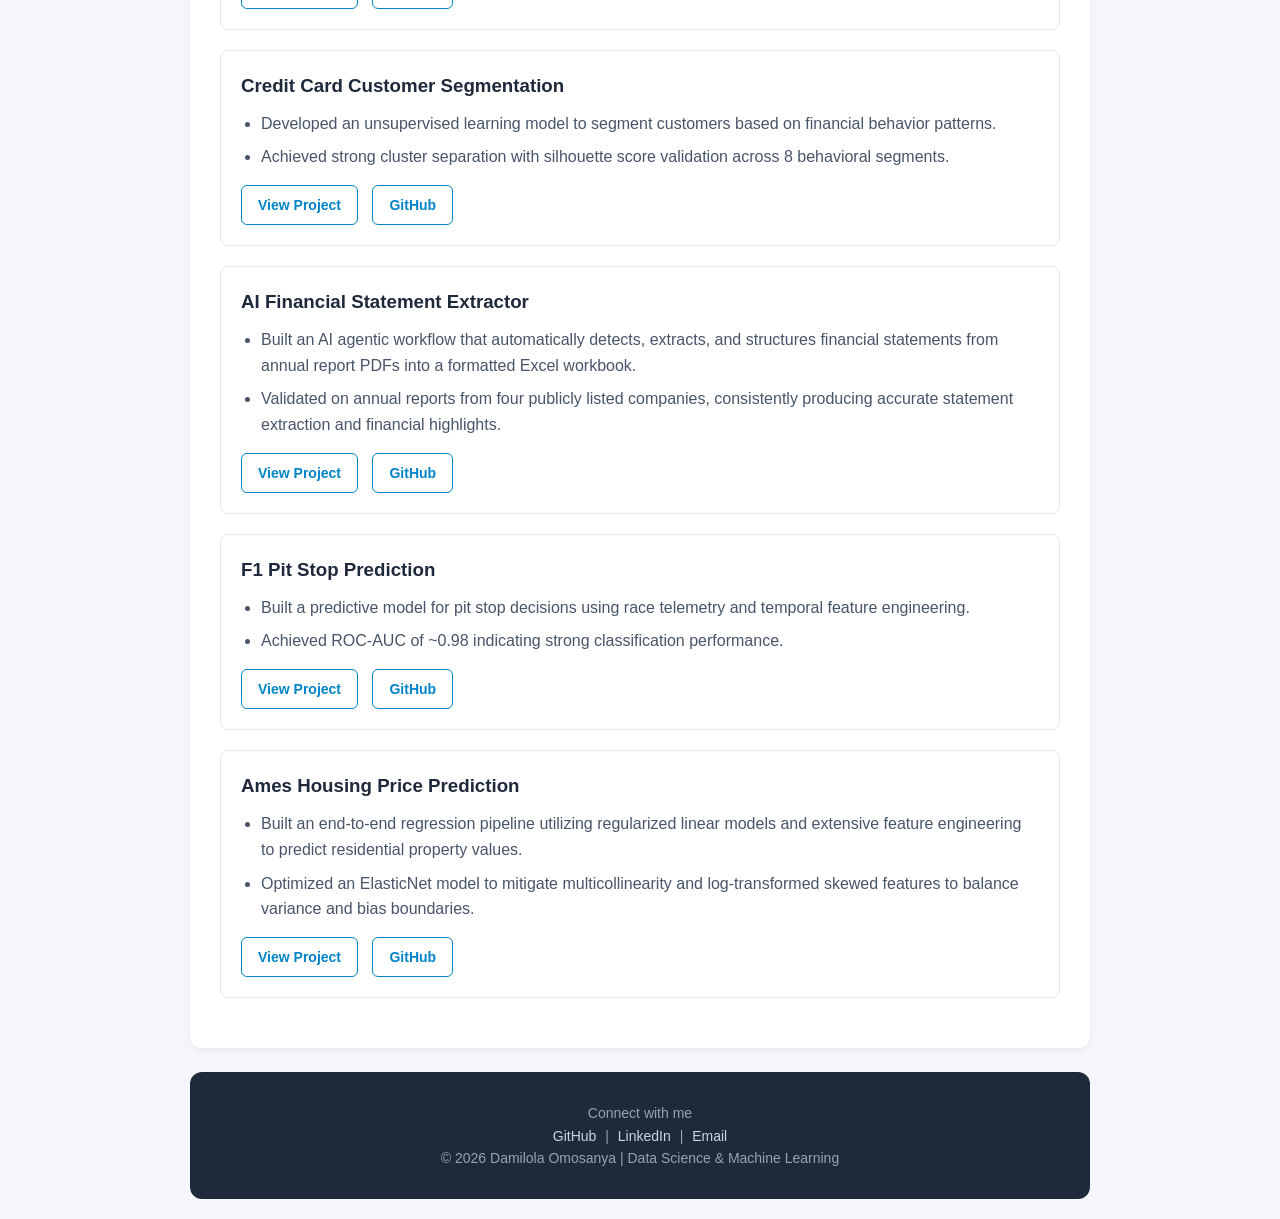
==== commit 43681e21: "Update index.html" ====
--- a/index.html
+++ b/index.html
@@ -129,6 +129,23 @@
         </div>
 
         <div class="project-container">
+            <h3>AI Financial Statement Extractor</h3>
+            <ul>
+               <li>
+                    Built an AI agentic workflow that automatically detects, extracts, and structures financial statements from annual report PDFs into a formatted Excel workbook.
+               </li>
+               <li>
+                    Validated on annual reports from four publicly listed companies, consistently producing accurate statement extraction and financial highlights.
+               </li>
+            </ul>
+
+            <p>
+                <a href="https://mikedammy.github.io/financial-statement-extractor/project-page.html">View Project</a>
+                <a href="https://github.com/mikedammy/financial-statement-extractor">GitHub</a>
+            </p>
+        </div>
+
+        <div class="project-container">
             <h3>F1 Pit Stop Prediction</h3>
             <ul>
                 <li>
